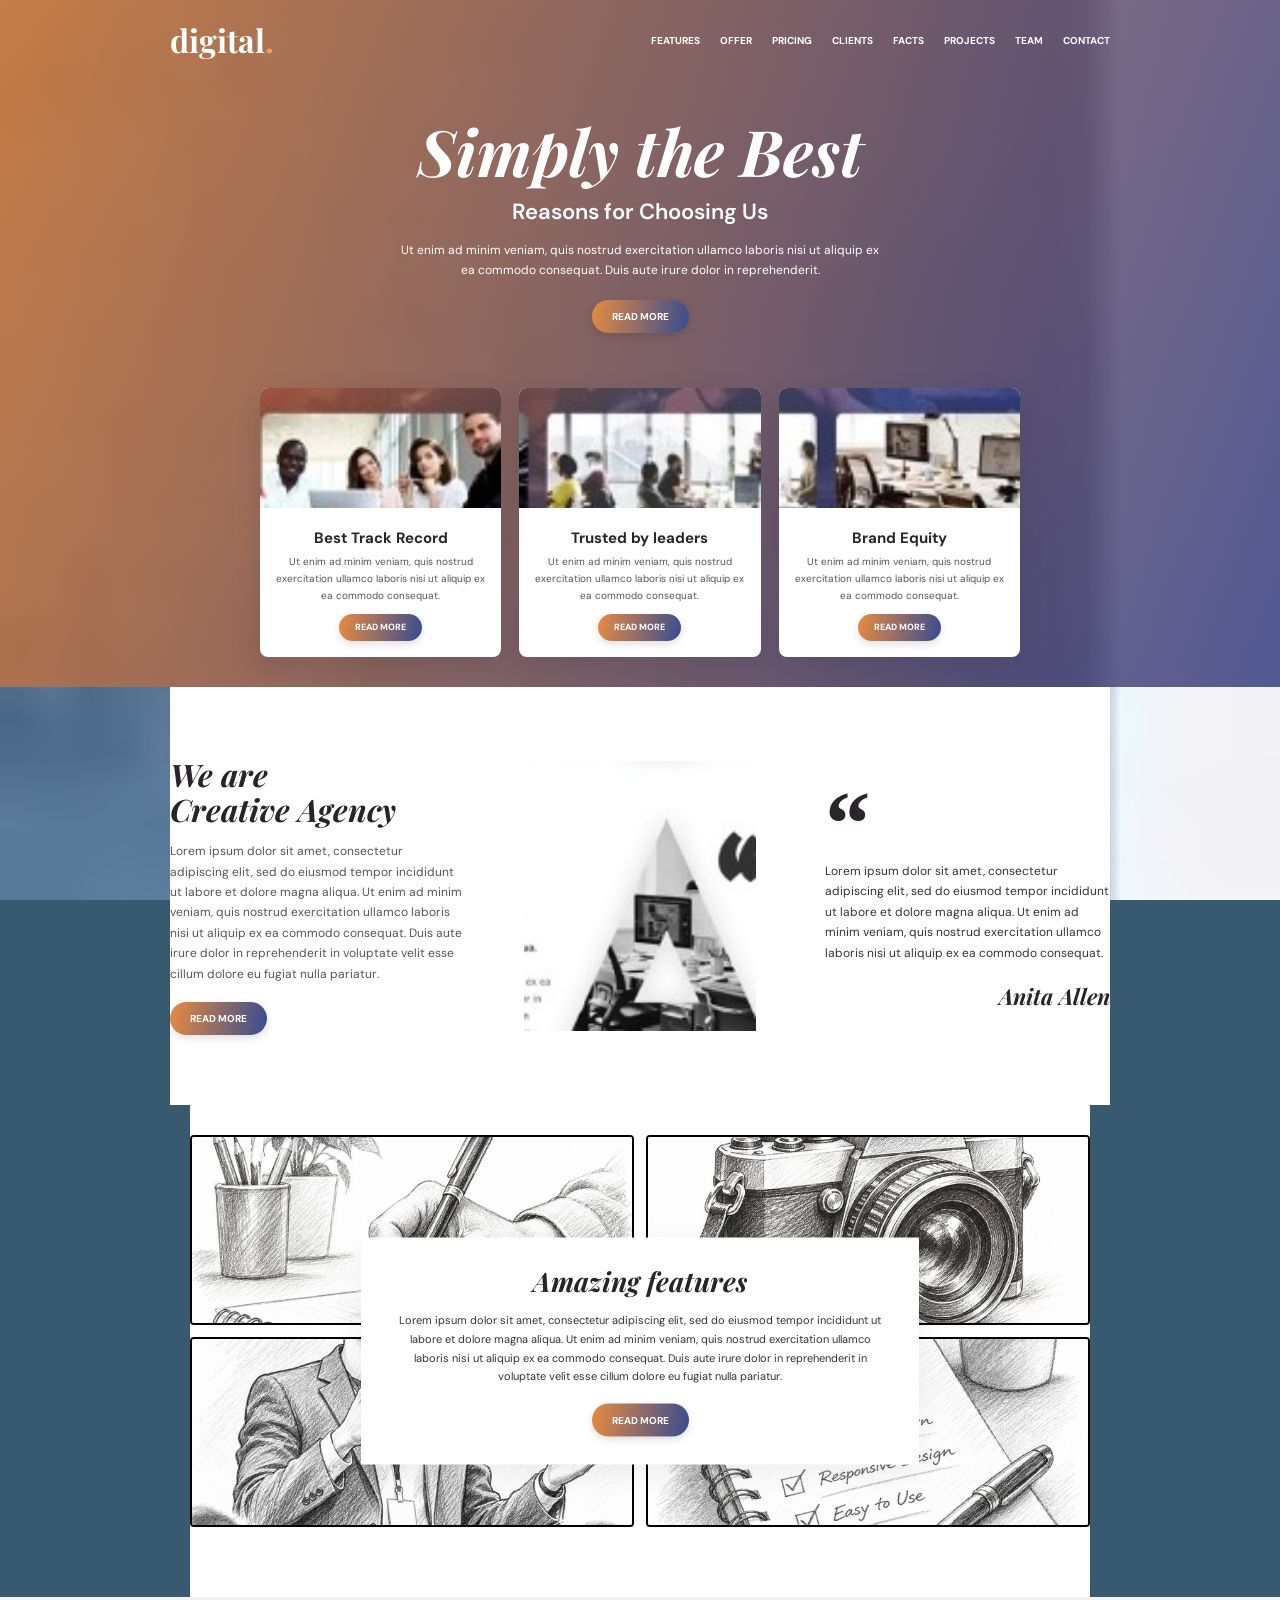
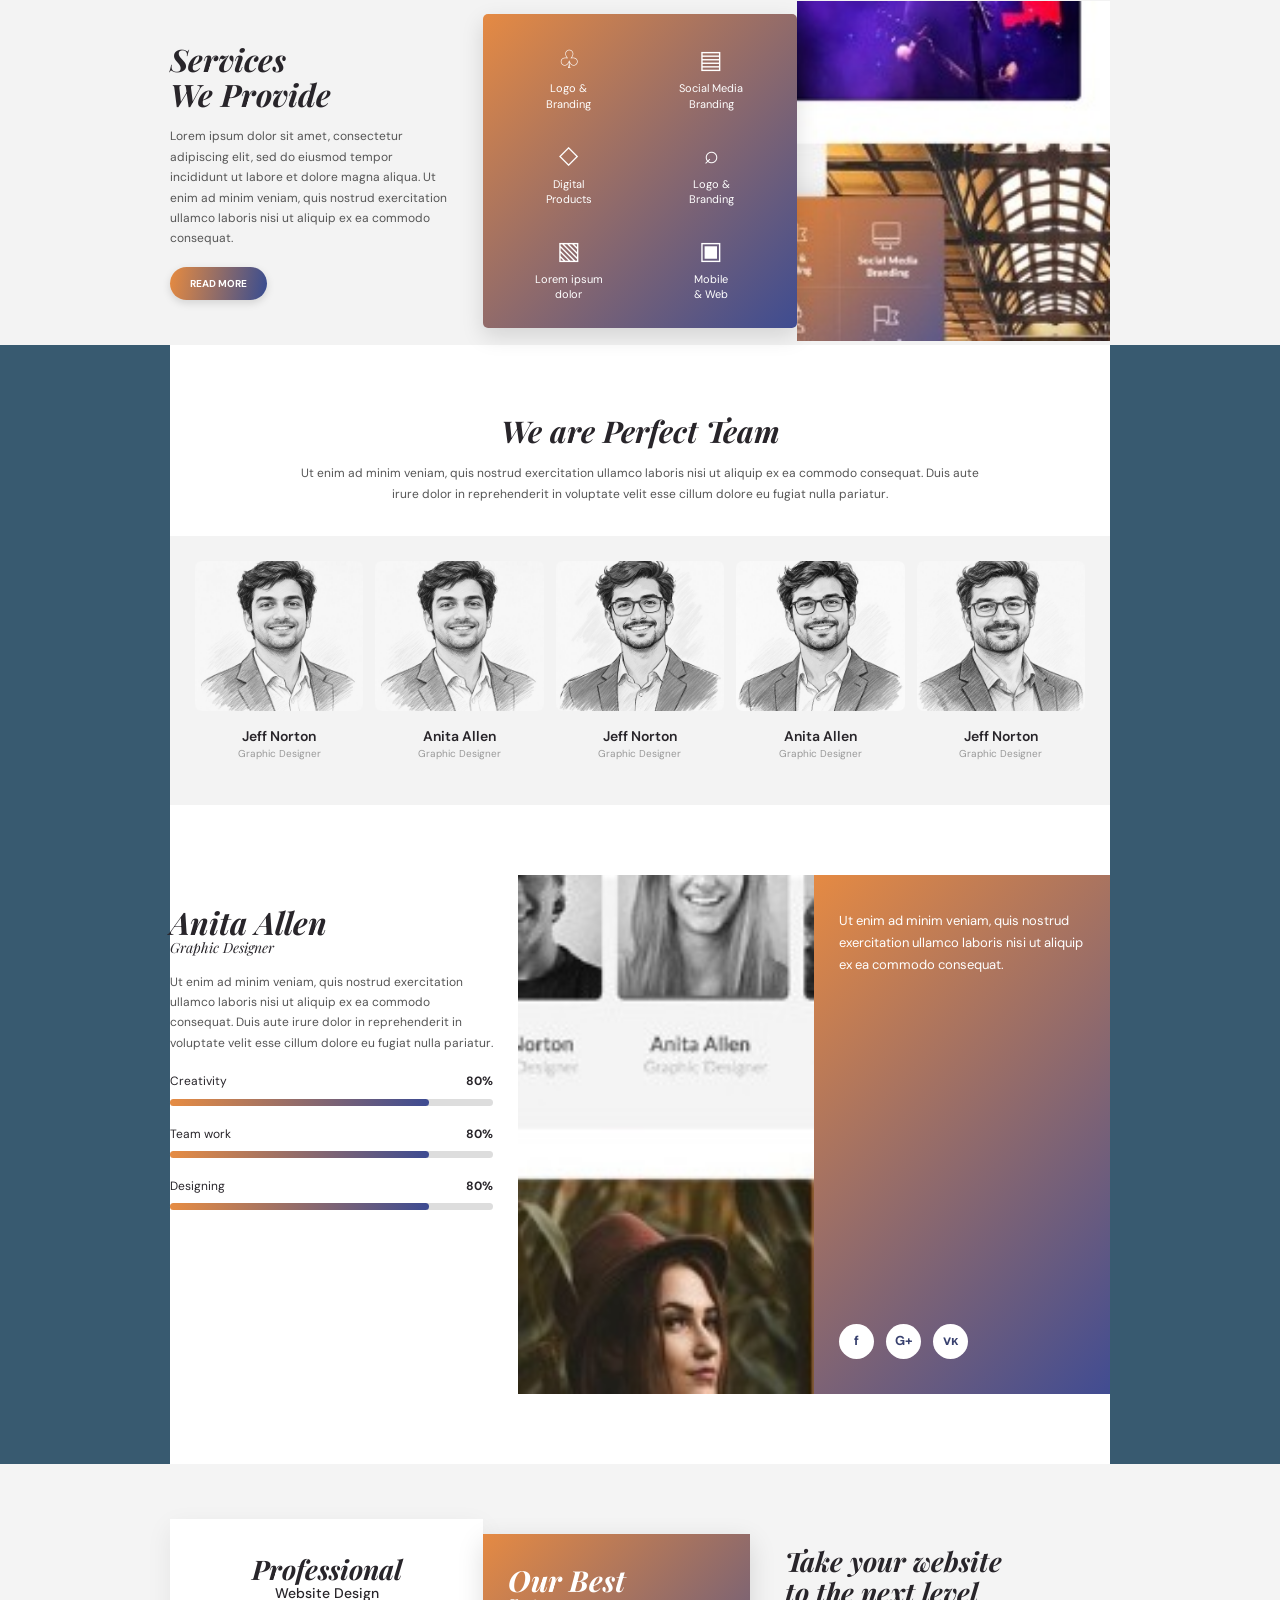
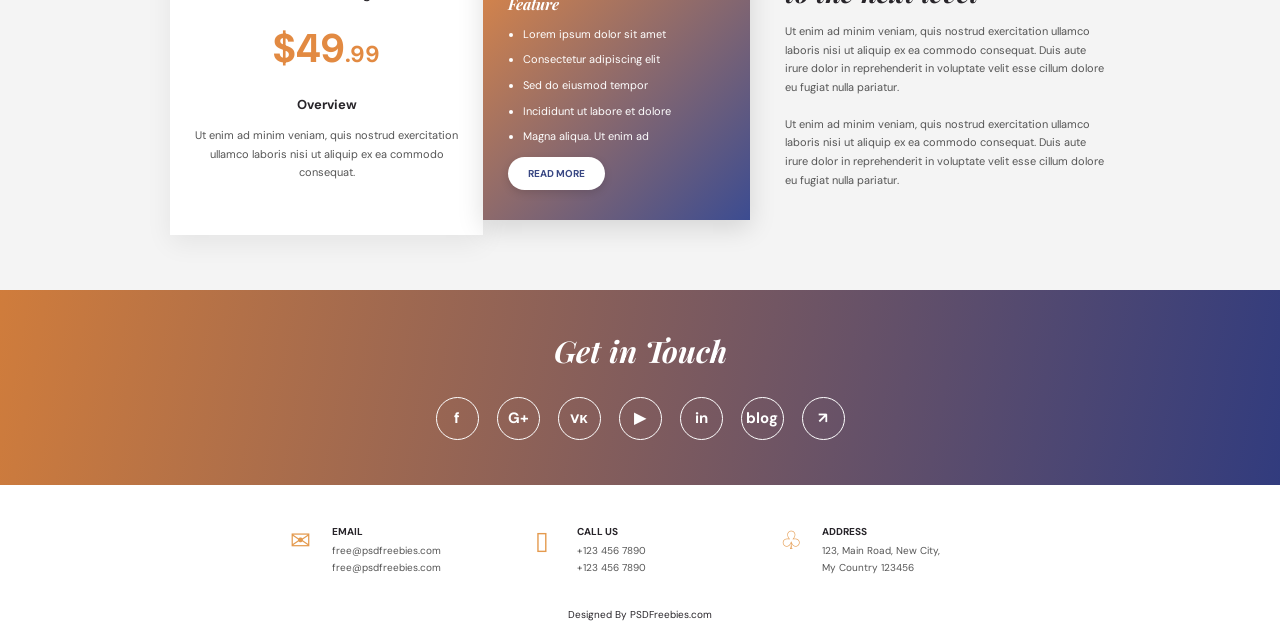
==== Primer/coffee-shop-website-Responsive/index.html @ 78425b1a "Updating responsive coffee shot website" ====
<!DOCTYPE html>
<html lang="en">
<head>
  <meta charset="UTF-8">
  <meta name="viewport" content="width=device-width, initial-scale=1.0">
  <title>Digital — Creative Agency</title>
  <link rel="preconnect" href="https://fonts.googleapis.com">
  <link rel="preconnect" href="https://fonts.gstatic.com" crossorigin>
  <link href="https://fonts.googleapis.com/css2?family=DM+Sans:wght@400;500;600;700&family=Playfair+Display:ital,wght@0,600;0,700;1,600;1,700&display=swap" rel="stylesheet">
  <link rel="stylesheet" href="style.css">
</head>
<body>

  <!-- 01 Header -->
  <header class="hero" id="home">
    <nav class="nav wrap">
      <a class="logo" href="#home">digital<span>.</span></a>
      <button class="menu-toggle" aria-label="Toggle navigation" aria-expanded="false">☰</button>
      <div class="nav-links">
        <a href="#features">Features</a><a href="#price">Offer</a><a href="#price">Pricing</a>
        <a href="#team">Clients</a><a href="#about">Facts</a><a href="#services">Projects</a>
        <a href="#team">Team</a><a href="#contact">Contact</a>
      </div>
    </nav>
    <div class="hero-copy">
      <h1>Simply the Best</h1>
      <h2>Reasons for Choosing Us</h2>
      <p>Ut enim ad minim veniam, quis nostrud exercitation ullamco laboris nisi ut aliquip ex ea commodo consequat. Duis aute irure dolor in reprehenderit.</p>
      <a class="btn" href="#about">Read More</a>
    </div>
    <div class="reason-cards wrap">
      <article class="reason-card"><img src="images/01 Header/track-record.jpg" alt="Team collaborating at a desk"><h3>Best Track Record</h3><p>Ut enim ad minim veniam, quis nostrud exercitation ullamco laboris nisi ut aliquip ex ea commodo consequat.</p><a class="btn small" href="#about">Read More</a></article>
      <article class="reason-card"><img src="images/01 Header/trusted-leaders.jpg" alt="Business team meeting"><h3>Trusted by leaders</h3><p>Ut enim ad minim veniam, quis nostrud exercitation ullamco laboris nisi ut aliquip ex ea commodo consequat.</p><a class="btn small" href="#about">Read More</a></article>
      <article class="reason-card"><img src="images/01 Header/brand-equity.jpg" alt="Creative office workspace"><h3>Brand Equity</h3><p>Ut enim ad minim veniam, quis nostrud exercitation ullamco laboris nisi ut aliquip ex ea commodo consequat.</p><a class="btn small" href="#about">Read More</a></article>
    </div>
  </header>

  <main>
    <!-- 02 About us -->
    <section class="about section wrap" id="about">
      <div class="about-copy">
        <h2>We are<br>Creative Agency</h2>
        <p>Lorem ipsum dolor sit amet, consectetur adipiscing elit, sed do eiusmod tempor incididunt ut labore et dolore magna aliqua. Ut enim ad minim veniam, quis nostrud exercitation ullamco laboris nisi ut aliquip ex ea commodo consequat. Duis aute irure dolor in reprehenderit in voluptate velit esse cillum dolore eu fugiat nulla pariatur.</p>
        <a class="btn" href="#team">Read More</a>
      </div>
      <img class="letter-art" src="images/02 About us/about-letter-a.jpg" alt="Creative letter A photo collage">
      <blockquote><span class="quote-mark">“</span><p>Lorem ipsum dolor sit amet, consectetur adipiscing elit, sed do eiusmod tempor incididunt ut labore et dolore magna aliqua. Ut enim ad minim veniam, quis nostrud exercitation ullamco laboris nisi ut aliquip ex ea commodo consequat.</p><cite>Anita Allen</cite></blockquote>
    </section>

    <!-- 03 Features -->
    <section class="features section wrap" id="features">
      <div class="feature-grid">
        <img src="images/03 Features/f1.jpg" alt="Creative professional thinking">
        <img src="images/03 Features/f2.jpg" alt="Camera and creative equipment">
        <img src="images/03 Features/f3.jpg" alt="Writing notes in a notebook">
        <img src="images/03 Features/f4.jpg" alt="Live event lighting">
      </div>
      <div class="feature-panel">
        <h2>Amazing features</h2>
        <p>Lorem ipsum dolor sit amet, consectetur adipiscing elit, sed do eiusmod tempor incididunt ut labore et dolore magna aliqua. Ut enim ad minim veniam, quis nostrud exercitation ullamco laboris nisi ut aliquip ex ea commodo consequat. Duis aute irure dolor in reprehenderit in voluptate velit esse cillum dolore eu fugiat nulla pariatur.</p>
        <a class="btn" href="#services">Read More</a>
      </div>
    </section>

    <!-- 04 Our Services -->
    <section class="services section" id="services">
      <div class="services-inner wrap">
        <div class="services-copy">
          <h2>Services<br>We Provide</h2>
          <p>Lorem ipsum dolor sit amet, consectetur adipiscing elit, sed do eiusmod tempor incididunt ut labore et dolore magna aliqua. Ut enim ad minim veniam, quis nostrud exercitation ullamco laboris nisi ut aliquip ex ea commodo consequat.</p>
          <a class="btn" href="#contact">Read More</a>
        </div>
        <div class="service-list">
          <div>♧<span>Logo &amp;<br>Branding</span></div><div>▤<span>Social Media<br>Branding</span></div>
          <div>◇<span>Digital<br>Products</span></div><div>⌕<span>Logo &amp;<br>Branding</span></div>
          <div>▧<span>Lorem ipsum<br>dolor</span></div><div>▣<span>Mobile<br>&amp; Web</span></div>
        </div>
        <img class="services-photo" src="images/04 Our Services/services-interior.jpg" alt="Elegant interior architecture">
      </div>
    </section>

    <!-- 05 Teams -->
    <section class="team section wrap" id="team">
      <h2>We are Perfect Team</h2>
      <p class="section-intro">Ut enim ad minim veniam, quis nostrud exercitation ullamco laboris nisi ut aliquip ex ea commodo consequat. Duis aute irure dolor in reprehenderit in voluptate velit esse cillum dolore eu fugiat nulla pariatur.</p>
      <div class="team-grid">
        <article><img src="images/05 Team/1.jpg" alt="Jeff Norton"><h3>Jeff Norton</h3><p>Graphic Designer</p></article>
        <article><img src="images/05 Team/2.jpg" alt="Anita Allen"><h3>Anita Allen</h3><p>Graphic Designer</p></article>
        <article><img src="images/05 Team/3.jpg" alt="Jeff Norton"><h3>Jeff Norton</h3><p>Graphic Designer</p></article>
        <article><img src="images/05 Team/4.jpg" alt="Anita Allen"><h3>Anita Allen</h3><p>Graphic Designer</p></article>
        <article><img src="images/05 Team/5.jpg" alt="Jeff Norton"><h3>Jeff Norton</h3><p>Graphic Designer</p></article>
      </div>
    </section>

    <!-- 06 Member Page -->
    <section class="member section wrap" id="member">
      <div class="member-bio">
        <h2>Anita Allen</h2><h3>Graphic Designer</h3>
        <p>Ut enim ad minim veniam, quis nostrud exercitation ullamco laboris nisi ut aliquip ex ea commodo consequat. Duis aute irure dolor in reprehenderit in voluptate velit esse cillum dolore eu fugiat nulla pariatur.</p>
        <div class="skill"><label>Creativity <b>80%</b></label><span><i style="width:80%"></i></span></div>
        <div class="skill"><label>Team work <b>80%</b></label><span><i style="width:80%"></i></span></div>
        <div class="skill"><label>Designing <b>80%</b></label><span><i style="width:80%"></i></span></div>
      </div>
      <img class="member-photo" src="images/06 Member Page/member-anita.jpg" alt="Anita Allen, graphic designer">
      <div class="member-social"><p>Ut enim ad minim veniam, quis nostrud exercitation ullamco laboris nisi ut aliquip ex ea commodo consequat.</p><div class="social-links"><a href="#" aria-label="Facebook">f</a><a href="#" aria-label="Google Plus">G+</a><a href="#" aria-label="VK">ᴠκ</a></div></div>
    </section>

    <!-- 07 Price -->
    <section class="price-section section" id="price">
      <div class="price-inner wrap">
        <article class="price-card">
          <h2>Professional</h2><h3>Website Design</h3><div class="price">$49<span>.99</span></div><h4>Overview</h4>
          <p>Ut enim ad minim veniam, quis nostrud exercitation ullamco laboris nisi ut aliquip ex ea commodo consequat.</p>
        </article>
        <article class="best-card"><h2>Our Best</h2><h3>Feature</h3><ul><li>Lorem ipsum dolor sit amet</li><li>Consectetur adipiscing elit</li><li>Sed do eiusmod tempor</li><li>Incididunt ut labore et dolore</li><li>Magna aliqua. Ut enim ad</li></ul><a class="btn light" href="#contact">Read More</a></article>
        <div class="price-copy"><h2>Take your website<br>to the next level</h2><p>Ut enim ad minim veniam, quis nostrud exercitation ullamco laboris nisi ut aliquip ex ea commodo consequat. Duis aute irure dolor in reprehenderit in voluptate velit esse cillum dolore eu fugiat nulla pariatur.</p><p>Ut enim ad minim veniam, quis nostrud exercitation ullamco laboris nisi ut aliquip ex ea commodo consequat. Duis aute irure dolor in reprehenderit in voluptate velit esse cillum dolore eu fugiat nulla pariatur.</p></div>
      </div>
    </section>

    <!-- 08 Get in touch -->
    <section class="contact section" id="contact">
      <div class="contact-inner wrap"><h2>Get in Touch</h2><div class="social-links large"><a href="#" aria-label="Facebook">f</a><a href="#" aria-label="Google Plus">G+</a><a href="#" aria-label="VK">ᴠκ</a><a href="#" aria-label="YouTube">▶</a><a href="#" aria-label="LinkedIn">in</a><a href="#" aria-label="Blog">blog</a><a href="#" aria-label="Share">↗</a></div></div>
    </section>
  </main>

  <!-- 09 Background -->
  <footer class="footer">
    <div class="footer-inner wrap">
      <div><span class="footer-icon">✉</span><strong>EMAIL</strong><p>free@psdfreebies.com<br>free@psdfreebies.com</p></div>
      <div><span class="footer-icon">▯</span><strong>CALL US</strong><p>+123 456 7890<br>+123 456 7890</p></div>
      <div><span class="footer-icon">♧</span><strong>ADDRESS</strong><p>123, Main Road, New City,<br>My Country 123456</p></div>
    </div>
    <small>Designed By PSDFreebies.com</small>
  </footer>
  <script>
    const toggle = document.querySelector('.menu-toggle');
    const links = document.querySelector('.nav-links');
    toggle.addEventListener('click', () => {
      const open = links.classList.toggle('open');
      toggle.setAttribute('aria-expanded', String(open));
    });
  </script>
</body>
</html>
---- Primer/coffee-shop-website-Responsive/style.css ----
* {
    box-sizing: border-box
}

html {
    scroll-behavior: smooth
}

body {
    margin: 0;
    background: #385a70 url("images/09 Background/page-texture.jpg") center/cover fixed;
    font-family: "DM Sans", Arial, sans-serif;
    color: #28252a;
    font-size: 13px;
    line-height: 1.7
}

.wrap {
    width: min(100% - 40px, 940px);
    margin-inline: auto
}

h1,
h2,
h3,
.logo {
    font-family: "Playfair Display", Georgia, serif;
    font-style: italic;
    line-height: 1.12
}

h2 {
    font-size: 30px;
    margin: 0 0 15px
}

p {
    margin: 0 0 18px;
    color: #555
}

.hero {
    min-height: 680px;
    position: relative;
    color: white;
    background: linear-gradient(110deg, rgba(227, 126, 48, .78), rgba(49, 57, 127, .83)), url("images/hero.jpg") center 35%/cover no-repeat;
    padding-bottom: 30px
}

.nav {
    height: 80px;
    display: flex;
    align-items: center;
    justify-content: space-between;
    position: relative;
    z-index: 3
}

.logo {
    font-size: 32px;
    color: #fff;
    text-decoration: none;
    font-style: normal;
    font-weight: 700
}

.logo span {
    color: #f5a04b
}

.nav-links {
    display: flex;
    gap: 20px
}

.nav-links a {
    color: white;
    text-decoration: none;
    text-transform: uppercase;
    font-size: 10px;
    font-weight: 700
}

.nav-links a:hover {
    color: #ffc078
}

.menu-toggle {
    display: none;
    background: none;
    border: 0;
    color: white;
    font-size: 24px
}

.hero-copy {
    text-align: center;
    max-width: 600px;
    margin: 35px auto 55px;
    padding: 0 20px
}

.hero-copy h1 {
    font-size: clamp(42px, 6vw, 64px);
    margin: 0 0 10px
}

.hero-copy h2 {
    font: 600 22px "DM Sans", sans-serif;
    margin-bottom: 14px
}

.hero-copy p {
    color: #fff;
    font-size: 12px;
    max-width: 490px;
    margin: 0 auto 20px
}

.btn {
    display: inline-block;
    border: 0;
    border-radius: 20px;
    padding: 8px 20px;
    background: linear-gradient(100deg, #e78b40, #374c91);
    color: #fff;
    text-decoration: none;
    font-size: 10px;
    font-weight: 700;
    text-transform: uppercase;
    box-shadow: 0 3px 9px #0002
}

.btn.small {
    padding: 6px 16px;
    font-size: 9px
}

.reason-cards {
    display: grid;
    grid-template-columns: repeat(3, 1fr);
    gap: 18px;
    max-width: 760px
}

.reason-card {
    background: #fff;
    color: #29252a;
    text-align: center;
    border-radius: 8px;
    overflow: hidden;
    padding-bottom: 16px;
    box-shadow: 0 8px 25px #17233a22
}

.reason-card img {
    width: 100%;
    height: 120px;
    object-fit: cover
}

.reason-card h3 {
    font: 700 15px "DM Sans", sans-serif;
    margin: 12px 8px 5px
}

.reason-card p {
    font-size: 10px;
    padding: 0 15px;
    margin-bottom: 10px
}

.section {
    background: #fff;
    padding: 70px 0
}

.about {
    display: grid;
    grid-template-columns: 1fr 1fr 1fr;
    gap: 28px;
    align-items: center
}

.about-copy h2,
.services-copy h2,
.member h2 {
    font-size: 31px
}

.about-copy p,
.services-copy p,
.member-bio p {
    font-size: 12px
}

.letter-art {
    width: 100%;
    max-height: 270px;
    object-fit: contain
}

.about blockquote {
    margin: 0;
    position: relative;
    padding: 20px 0 0 10px
}

.quote-mark {
    font: 900 90px Georgia;
    color: #29252a;
    line-height: .5
}

.about blockquote p {
    font-size: 12px;
    color: #333
}

.about cite {
    font: italic 700 22px "Playfair Display";
    display: block;
    text-align: right
}

.features {
    position: relative;
    max-width: 900px;
    padding-top: 30px;
    padding-bottom: 70px
}

.feature-grid {
    display: grid;
    grid-template-columns: 1fr 1fr;
    gap: 12px

}

.feature-grid img {
    width: 100%;
    height: 190px;
    object-fit: cover;
    border-radius: 7px;
    border: 2px solid #000;
    border-radius: 4px;


}

.feature-panel {
    position: absolute;
    left: 50%;
    top: 50%;
    transform: translate(-50%, -50%);
    width: min(62%, 560px);
    background: #fff;
    padding: 28px 35px;
    text-align: center;
    box-shadow: 0 8px 28px #0001
}

.feature-panel h2 {
    font-size: 27px
}

.feature-panel p {
    font-size: 11px;
    color: #333
}

.services {
    background: #f3f3f3;
    padding: 0
}

.services-inner {
    display: grid;
    grid-template-columns: 1fr 1fr 1fr;
    min-height: 340px;
    align-items: center;
    position: relative
}

.services-copy {
    padding: 45px 30px 45px 0
}

.service-list {
    z-index: 1;
    background: linear-gradient(135deg, #e58a43, #3e4c91);
    color: white;
    padding: 25px;
    display: grid;
    grid-template-columns: 1fr 1fr;
    gap: 22px;
    text-align: center;
    box-shadow: 0 8px 22px #0002;
    border-radius: 5px
}

.service-list div {
    font-size: 25px
}

.service-list span {
    display: block;
    font-size: 11px;
    line-height: 1.4
}

.services-photo {
    width: 100%;
    height: 340px;
    object-fit: cover
}

.team {
    text-align: center
}

.section-intro {
    max-width: 680px;
    margin: 0 auto 32px;
    font-size: 12px
}

.team-grid {
    display: grid;
    grid-template-columns: repeat(5, 1fr);
    gap: 12px;
    background: #f3f3f3;
    padding: 25px
}

.team-grid img {
    width: 100%;
    height: 150px;
    object-fit: cover;
    border-radius: 7px;
    filter: grayscale(1)
}

.team-grid h3 {
    font: 600 14px "DM Sans", sans-serif;
    margin: 9px 0 0
}

.team-grid p {
    font-size: 10px;
    color: #999
}

.member {
    display: grid;
    grid-template-columns: 1fr .85fr .85fr;
    align-items: stretch;
    padding-top: 0;
    padding-bottom: 70px
}

.member-bio {
    padding: 30px 25px 20px 0
}

.member-bio h2 {
    margin-bottom: 0
}

.member-bio h3 {
    font-size: 14px;
    font-weight: 400;
    margin: 0 0 16px
}

.member-photo {
    width: 100%;
    height: 100%;
    min-height: 300px;
    object-fit: cover
}

.member-social {
    padding: 35px 25px;
    background: linear-gradient(135deg, #e58a43, #414c92);
    color: #fff;
    display: flex;
    flex-direction: column;
    justify-content: space-between
}

.member-social p {
    color: #fff
}

.skill {
    margin: 18px 0
}

.skill label {
    display: flex;
    justify-content: space-between;
    font-size: 12px
}

.skill span {
    height: 7px;
    display: block;
    background: #ddd;
    border-radius: 10px;
    margin-top: 7px
}

.skill i {
    height: 100%;
    display: block;
    background: linear-gradient(90deg, #e68c43, #3d4b92);
    border-radius: 10px
}

.social-links {
    display: flex;
    gap: 12px
}

.social-links a {
    width: 35px;
    height: 35px;
    border-radius: 50%;
    display: grid;
    place-items: center;
    background: #fff;
    color: #38416f;
    text-decoration: none;
    font-weight: 700
}

.price-section {
    background: #f4f4f4;
    padding: 55px 0
}

.price-inner {
    display: grid;
    grid-template-columns: 1fr .85fr 1.15fr;
    align-items: center
}

.price-card {
    background: #fff;
    text-align: center;
    padding: 35px 25px;
    box-shadow: 0 8px 25px #0001
}

.price-card h2 {
    font-size: 27px;
    margin: 0
}

.price-card h3 {
    font: 500 14px "DM Sans", sans-serif;
    margin: 0
}

.price {
    font-size: 40px;
    font-weight: 700;
    color: #e28a42;
    margin: 12px 0
}

.price span {
    font-size: 23px
}

.price-card h4 {
    margin: 0 0 10px
}

.price-card p,
.price-copy p {
    font-size: 11px
}

.best-card {
    background: linear-gradient(135deg, #e58a43, #3c4c91);
    color: #fff;
    padding: 30px 25px;
    box-shadow: 0 8px 25px #0002
}

.best-card h2 {
    font-size: 29px;
    margin: 0
}

.best-card h3 {
    margin: 0
}

.best-card ul {
    padding-left: 15px;
    font-size: 11px
}

.best-card li {
    margin: 7px 0
}

.btn.light {
    background: #fff;
    color: #394783
}

.price-copy {
    padding: 25px 0 25px 35px
}

.price-copy h2 {
    font-size: 27px
}

.contact {
    padding: 45px 0;
    background: linear-gradient(100deg, rgba(224, 128, 54, .9), rgba(49, 57, 127, .92)), url("images/hero.jpg") center/cover;
    color: #fff
}

.contact-inner {
    text-align: center
}

.contact h2 {
    font-size: 30px
}

.social-links.large {
    justify-content: center;
    gap: 18px;
    margin-top: 28px
}

.social-links.large a {
    width: 43px;
    height: 43px;
    background: transparent;
    color: #fff;
    border: 1px solid #fff;
    font-size: 15px
}

.footer {
    background: #fff;
    text-align: center;
    padding: 35px 0 20px
}

.footer-inner {
    display: grid;
    grid-template-columns: repeat(3, 1fr);
    max-width: 700px;
    text-align: left;
    gap: 35px
}

.footer-inner>div {
    position: relative;
    padding-left: 42px
}

.footer-icon {
    position: absolute;
    left: 0;
    top: 0;
    color: #e49a4e;
    font-size: 25px
}

.footer strong {
    font-size: 10px
}

.footer p {
    font-size: 10px;
    margin: 0
}

.footer small {
    display: block;
    margin-top: 30px;
    font-size: 10px
}

@media(max-width:700px) {
    .wrap {
        width: min(100% - 28px, 540px)
    }

    .menu-toggle {
        display: block
    }

    .nav-links {
        display: none;
        position: absolute;
        top: 65px;
        right: 0;
        left: 0;
        padding: 18px;
        background: #303d78;
        flex-direction: column;
        gap: 12px
    }

    .nav-links.open {
        display: flex
    }

    .hero {
        padding-bottom: 25px
    }

    .hero-copy {
        margin: 25px auto 35px
    }

    .reason-cards {
        grid-template-columns: 1fr;
        max-width: 340px
    }

    .reason-card img {
        height: 150px
    }

    .about {
        grid-template-columns: 1fr
    }

    .letter-art {
        max-height: 220px
    }

    .about blockquote {
        padding: 0
    }

    .feature-grid img {
        height: 135px
    }

    .feature-panel {
        position: relative;
        top: auto;
        left: auto;
        transform: none;
        width: 100%;
        margin-top: 15px;
        padding: 22px
    }

    .services-inner {
        grid-template-columns: 1fr 1fr
    }

    .services-copy {
        padding: 35px 18px 35px 0
    }

    .service-list {
        padding: 16px;
        gap: 12px
    }

    .services-photo {
        grid-column: 1/-1;
        height: 220px
    }

    .team-grid {
        grid-template-columns: repeat(2, 1fr)
    }

    .team-grid article:last-child {
        grid-column: 1/-1
    }

    .team-grid img {
        height: 170px
    }

    .member {
        grid-template-columns: 1fr 1fr
    }

    .member-bio {
        grid-column: 1/-1;
        padding-right: 0
    }

    .member-photo {
        min-height: 260px
    }

    .member-social {
        padding: 20px
    }

    .price-inner {
        grid-template-columns: 1fr 1fr
    }

    .price-copy {
        grid-column: 1/-1;
        padding: 30px 0 0
    }

    .footer-inner {
        grid-template-columns: 1fr;
        gap: 20px
    }

    .footer-inner>div {
        min-height: 40px
    }
}

@media(max-width:420px) {
    .services-inner {
        grid-template-columns: 1fr
    }

    .services-copy {
        padding: 35px 0
    }

    .service-list {
        grid-template-columns: repeat(2, 1fr)
    }

    .services-photo {
        grid-column: auto
    }

    .price-inner {
        grid-template-columns: 1fr
    }

    .best-card {
        order: 2
    }

    .price-copy {
        grid-column: auto
    }

    .member {
        grid-template-columns: 1fr
    }

    .member-photo {
        height: 300px
    }

    .member-social {
        min-height: 180px
    }
}
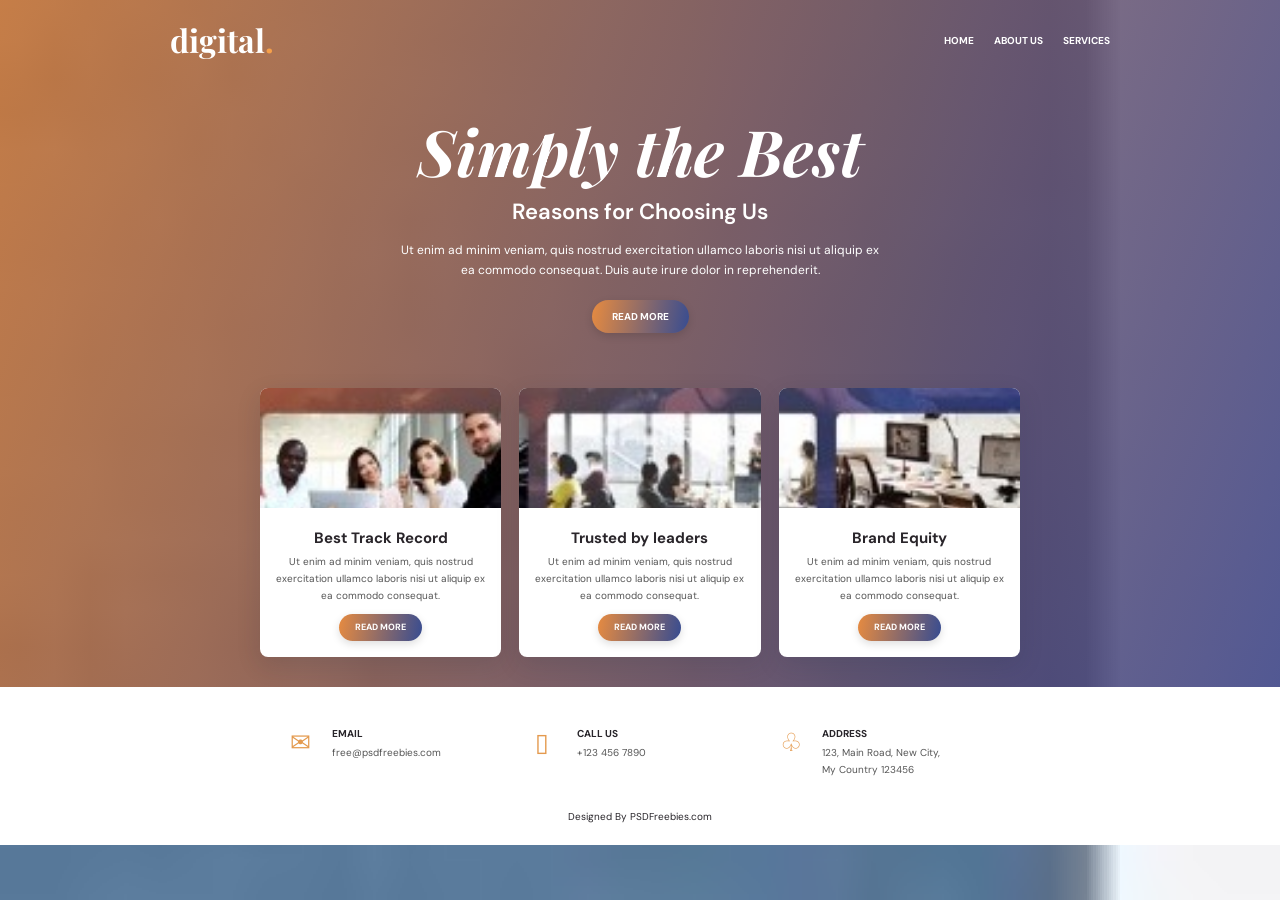
==== commit 8db1f276: "3 pages conversion" ====
--- a/Primer/coffee-shop-website-Responsive/index.html
+++ b/Primer/coffee-shop-website-Responsive/index.html
@@ -1,144 +1,157 @@
+
 <!DOCTYPE html>
 <html lang="en">
 <head>
-  <meta charset="UTF-8">
-  <meta name="viewport" content="width=device-width, initial-scale=1.0">
-  <title>Digital — Creative Agency</title>
-  <link rel="preconnect" href="https://fonts.googleapis.com">
-  <link rel="preconnect" href="https://fonts.gstatic.com" crossorigin>
-  <link href="https://fonts.googleapis.com/css2?family=DM+Sans:wght@400;500;600;700&family=Playfair+Display:ital,wght@0,600;0,700;1,600;1,700&display=swap" rel="stylesheet">
-  <link rel="stylesheet" href="style.css">
+    <meta charset="UTF-8">
+    <meta name="viewport" content="width=device-width, initial-scale=1.0">
+
+    <title>Digital — Creative Agency</title>
+
+    <link rel="preconnect" href="https://fonts.googleapis.com">
+    <link rel="preconnect" href="https://fonts.gstatic.com" crossorigin>
+
+    <link href="https://fonts.googleapis.com/css2?family=DM+Sans:wght@400;500;600;700&family=Playfair+Display:ital,wght@0,600;0,700;1,600;1,700&display=swap" rel="stylesheet">
+
+    <link rel="stylesheet" href="style.css">
 </head>
+
 <body>
 
-  <!-- 01 Header -->
-  <header class="hero" id="home">
-    <nav class="nav wrap">
-      <a class="logo" href="#home">digital<span>.</span></a>
-      <button class="menu-toggle" aria-label="Toggle navigation" aria-expanded="false">☰</button>
-      <div class="nav-links">
-        <a href="#features">Features</a><a href="#price">Offer</a><a href="#price">Pricing</a>
-        <a href="#team">Clients</a><a href="#about">Facts</a><a href="#services">Projects</a>
-        <a href="#team">Team</a><a href="#contact">Contact</a>
-      </div>
-    </nav>
-    <div class="hero-copy">
-      <h1>Simply the Best</h1>
-      <h2>Reasons for Choosing Us</h2>
-      <p>Ut enim ad minim veniam, quis nostrud exercitation ullamco laboris nisi ut aliquip ex ea commodo consequat. Duis aute irure dolor in reprehenderit.</p>
-      <a class="btn" href="#about">Read More</a>
-    </div>
-    <div class="reason-cards wrap">
-      <article class="reason-card"><img src="images/01 Header/track-record.jpg" alt="Team collaborating at a desk"><h3>Best Track Record</h3><p>Ut enim ad minim veniam, quis nostrud exercitation ullamco laboris nisi ut aliquip ex ea commodo consequat.</p><a class="btn small" href="#about">Read More</a></article>
-      <article class="reason-card"><img src="images/01 Header/trusted-leaders.jpg" alt="Business team meeting"><h3>Trusted by leaders</h3><p>Ut enim ad minim veniam, quis nostrud exercitation ullamco laboris nisi ut aliquip ex ea commodo consequat.</p><a class="btn small" href="#about">Read More</a></article>
-      <article class="reason-card"><img src="images/01 Header/brand-equity.jpg" alt="Creative office workspace"><h3>Brand Equity</h3><p>Ut enim ad minim veniam, quis nostrud exercitation ullamco laboris nisi ut aliquip ex ea commodo consequat.</p><a class="btn small" href="#about">Read More</a></article>
-    </div>
-  </header>
+    <!-- HEADER AND NAVIGATION -->
+    <header class="hero" id="home">
 
-  <main>
-    <!-- 02 About us -->
-    <section class="about section wrap" id="about">
-      <div class="about-copy">
-        <h2>We are<br>Creative Agency</h2>
-        <p>Lorem ipsum dolor sit amet, consectetur adipiscing elit, sed do eiusmod tempor incididunt ut labore et dolore magna aliqua. Ut enim ad minim veniam, quis nostrud exercitation ullamco laboris nisi ut aliquip ex ea commodo consequat. Duis aute irure dolor in reprehenderit in voluptate velit esse cillum dolore eu fugiat nulla pariatur.</p>
-        <a class="btn" href="#team">Read More</a>
-      </div>
-      <img class="letter-art" src="images/02 About us/about-letter-a.jpg" alt="Creative letter A photo collage">
-      <blockquote><span class="quote-mark">“</span><p>Lorem ipsum dolor sit amet, consectetur adipiscing elit, sed do eiusmod tempor incididunt ut labore et dolore magna aliqua. Ut enim ad minim veniam, quis nostrud exercitation ullamco laboris nisi ut aliquip ex ea commodo consequat.</p><cite>Anita Allen</cite></blockquote>
-    </section>
+        <nav class="nav wrap">
 
-    <!-- 03 Features -->
-    <section class="features section wrap" id="features">
-      <div class="feature-grid">
-        <img src="images/03 Features/f1.jpg" alt="Creative professional thinking">
-        <img src="images/03 Features/f2.jpg" alt="Camera and creative equipment">
-        <img src="images/03 Features/f3.jpg" alt="Writing notes in a notebook">
-        <img src="images/03 Features/f4.jpg" alt="Live event lighting">
-      </div>
-      <div class="feature-panel">
-        <h2>Amazing features</h2>
-        <p>Lorem ipsum dolor sit amet, consectetur adipiscing elit, sed do eiusmod tempor incididunt ut labore et dolore magna aliqua. Ut enim ad minim veniam, quis nostrud exercitation ullamco laboris nisi ut aliquip ex ea commodo consequat. Duis aute irure dolor in reprehenderit in voluptate velit esse cillum dolore eu fugiat nulla pariatur.</p>
-        <a class="btn" href="#services">Read More</a>
-      </div>
-    </section>
+            <a class="logo" href="index.html">
+                digital<span>.</span>
+            </a>
 
-    <!-- 04 Our Services -->
-    <section class="services section" id="services">
-      <div class="services-inner wrap">
-        <div class="services-copy">
-          <h2>Services<br>We Provide</h2>
-          <p>Lorem ipsum dolor sit amet, consectetur adipiscing elit, sed do eiusmod tempor incididunt ut labore et dolore magna aliqua. Ut enim ad minim veniam, quis nostrud exercitation ullamco laboris nisi ut aliquip ex ea commodo consequat.</p>
-          <a class="btn" href="#contact">Read More</a>
+            <button class="menu-toggle"
+                    aria-label="Toggle navigation"
+                    aria-expanded="false">☰</button>
+
+            <div class="nav-links">
+                <a href="index.html">Home</a>
+                <a href="about.html">About Us</a>
+                <a href="services.html">Services</a>
+            </div>
+
+        </nav>
+
+        <!-- HERO SECTION -->
+        <div class="hero-copy">
+
+            <h1>Simply the Best</h1>
+
+            <h2>Reasons for Choosing Us</h2>
+
+            <p>
+                Ut enim ad minim veniam, quis nostrud exercitation
+                ullamco laboris nisi ut aliquip ex ea commodo consequat.
+                Duis aute irure dolor in reprehenderit.
+            </p>
+
+            <a class="btn" href="about.html">Read More</a>
+
         </div>
-        <div class="service-list">
-          <div>♧<span>Logo &amp;<br>Branding</span></div><div>▤<span>Social Media<br>Branding</span></div>
-          <div>◇<span>Digital<br>Products</span></div><div>⌕<span>Logo &amp;<br>Branding</span></div>
-          <div>▧<span>Lorem ipsum<br>dolor</span></div><div>▣<span>Mobile<br>&amp; Web</span></div>
+
+        <!-- REASON CARDS -->
+        <div class="reason-cards wrap">
+
+            <article class="reason-card">
+
+                <img src="images/01 Header/track-record.jpg"
+                     alt="Team collaborating at a desk">
+
+                <h3>Best Track Record</h3>
+
+                <p>
+                    Ut enim ad minim veniam, quis nostrud exercitation
+                    ullamco laboris nisi ut aliquip ex ea commodo consequat.
+                </p>
+
+                <a class="btn small" href="about.html">Read More</a>
+
+            </article>
+
+            <article class="reason-card">
+
+                <img src="images/01 Header/trusted-leaders.jpg"
+                     alt="Business team meeting">
+
+                <h3>Trusted by leaders</h3>
+
+                <p>
+                    Ut enim ad minim veniam, quis nostrud exercitation
+                    ullamco laboris nisi ut aliquip ex ea commodo consequat.
+                </p>
+
+                <a class="btn small" href="about.html">Read More</a>
+
+            </article>
+
+            <article class="reason-card">
+
+                <img src="images/01 Header/brand-equity.jpg"
+                     alt="Creative office workspace">
+
+                <h3>Brand Equity</h3>
+
+                <p>
+                    Ut enim ad minim veniam, quis nostrud exercitation
+                    ullamco laboris nisi ut aliquip ex ea commodo consequat.
+                </p>
+
+                <a class="btn small" href="about.html">Read More</a>
+
+            </article>
+
         </div>
-        <img class="services-photo" src="images/04 Our Services/services-interior.jpg" alt="Elegant interior architecture">
-      </div>
-    </section>
 
-    <!-- 05 Teams -->
-    <section class="team section wrap" id="team">
-      <h2>We are Perfect Team</h2>
-      <p class="section-intro">Ut enim ad minim veniam, quis nostrud exercitation ullamco laboris nisi ut aliquip ex ea commodo consequat. Duis aute irure dolor in reprehenderit in voluptate velit esse cillum dolore eu fugiat nulla pariatur.</p>
-      <div class="team-grid">
-        <article><img src="images/05 Team/1.jpg" alt="Jeff Norton"><h3>Jeff Norton</h3><p>Graphic Designer</p></article>
-        <article><img src="images/05 Team/2.jpg" alt="Anita Allen"><h3>Anita Allen</h3><p>Graphic Designer</p></article>
-        <article><img src="images/05 Team/3.jpg" alt="Jeff Norton"><h3>Jeff Norton</h3><p>Graphic Designer</p></article>
-        <article><img src="images/05 Team/4.jpg" alt="Anita Allen"><h3>Anita Allen</h3><p>Graphic Designer</p></article>
-        <article><img src="images/05 Team/5.jpg" alt="Jeff Norton"><h3>Jeff Norton</h3><p>Graphic Designer</p></article>
-      </div>
-    </section>
+    </header>
 
-    <!-- 06 Member Page -->
-    <section class="member section wrap" id="member">
-      <div class="member-bio">
-        <h2>Anita Allen</h2><h3>Graphic Designer</h3>
-        <p>Ut enim ad minim veniam, quis nostrud exercitation ullamco laboris nisi ut aliquip ex ea commodo consequat. Duis aute irure dolor in reprehenderit in voluptate velit esse cillum dolore eu fugiat nulla pariatur.</p>
-        <div class="skill"><label>Creativity <b>80%</b></label><span><i style="width:80%"></i></span></div>
-        <div class="skill"><label>Team work <b>80%</b></label><span><i style="width:80%"></i></span></div>
-        <div class="skill"><label>Designing <b>80%</b></label><span><i style="width:80%"></i></span></div>
-      </div>
-      <img class="member-photo" src="images/06 Member Page/member-anita.jpg" alt="Anita Allen, graphic designer">
-      <div class="member-social"><p>Ut enim ad minim veniam, quis nostrud exercitation ullamco laboris nisi ut aliquip ex ea commodo consequat.</p><div class="social-links"><a href="#" aria-label="Facebook">f</a><a href="#" aria-label="Google Plus">G+</a><a href="#" aria-label="VK">ᴠκ</a></div></div>
-    </section>
+    <!-- FOOTER -->
+    <footer class="footer">
 
-    <!-- 07 Price -->
-    <section class="price-section section" id="price">
-      <div class="price-inner wrap">
-        <article class="price-card">
-          <h2>Professional</h2><h3>Website Design</h3><div class="price">$49<span>.99</span></div><h4>Overview</h4>
-          <p>Ut enim ad minim veniam, quis nostrud exercitation ullamco laboris nisi ut aliquip ex ea commodo consequat.</p>
-        </article>
-        <article class="best-card"><h2>Our Best</h2><h3>Feature</h3><ul><li>Lorem ipsum dolor sit amet</li><li>Consectetur adipiscing elit</li><li>Sed do eiusmod tempor</li><li>Incididunt ut labore et dolore</li><li>Magna aliqua. Ut enim ad</li></ul><a class="btn light" href="#contact">Read More</a></article>
-        <div class="price-copy"><h2>Take your website<br>to the next level</h2><p>Ut enim ad minim veniam, quis nostrud exercitation ullamco laboris nisi ut aliquip ex ea commodo consequat. Duis aute irure dolor in reprehenderit in voluptate velit esse cillum dolore eu fugiat nulla pariatur.</p><p>Ut enim ad minim veniam, quis nostrud exercitation ullamco laboris nisi ut aliquip ex ea commodo consequat. Duis aute irure dolor in reprehenderit in voluptate velit esse cillum dolore eu fugiat nulla pariatur.</p></div>
-      </div>
-    </section>
+        <div class="footer-inner wrap">
 
-    <!-- 08 Get in touch -->
-    <section class="contact section" id="contact">
-      <div class="contact-inner wrap"><h2>Get in Touch</h2><div class="social-links large"><a href="#" aria-label="Facebook">f</a><a href="#" aria-label="Google Plus">G+</a><a href="#" aria-label="VK">ᴠκ</a><a href="#" aria-label="YouTube">▶</a><a href="#" aria-label="LinkedIn">in</a><a href="#" aria-label="Blog">blog</a><a href="#" aria-label="Share">↗</a></div></div>
-    </section>
-  </main>
+            <div>
+                <span class="footer-icon">✉</span>
+                <strong>EMAIL</strong>
+                <p>free@psdfreebies.com</p>
+            </div>
 
-  <!-- 09 Background -->
-  <footer class="footer">
-    <div class="footer-inner wrap">
-      <div><span class="footer-icon">✉</span><strong>EMAIL</strong><p>free@psdfreebies.com<br>free@psdfreebies.com</p></div>
-      <div><span class="footer-icon">▯</span><strong>CALL US</strong><p>+123 456 7890<br>+123 456 7890</p></div>
-      <div><span class="footer-icon">♧</span><strong>ADDRESS</strong><p>123, Main Road, New City,<br>My Country 123456</p></div>
-    </div>
-    <small>Designed By PSDFreebies.com</small>
-  </footer>
-  <script>
-    const toggle = document.querySelector('.menu-toggle');
-    const links = document.querySelector('.nav-links');
-    toggle.addEventListener('click', () => {
-      const open = links.classList.toggle('open');
-      toggle.setAttribute('aria-expanded', String(open));
-    });
-  </script>
+            <div>
+                <span class="footer-icon">▯</span>
+                <strong>CALL US</strong>
+                <p>+123 456 7890</p>
+            </div>
+
+            <div>
+                <span class="footer-icon">♧</span>
+                <strong>ADDRESS</strong>
+                <p>123, Main Road, New City,<br>My Country 123456</p>
+            </div>
+
+        </div>
+
+        <small>Designed By PSDFreebies.com</small>
+
+    </footer>
+
+    <!-- MOBILE NAVIGATION -->
+    <script>
+        const toggle = document.querySelector('.menu-toggle');
+        const links = document.querySelector('.nav-links');
+
+        toggle.addEventListener('click', () => {
+
+            const open = links.classList.toggle('open');
+
+            toggle.setAttribute('aria-expanded', String(open));
+
+        });
+    </script>
+
 </body>
 </html>
